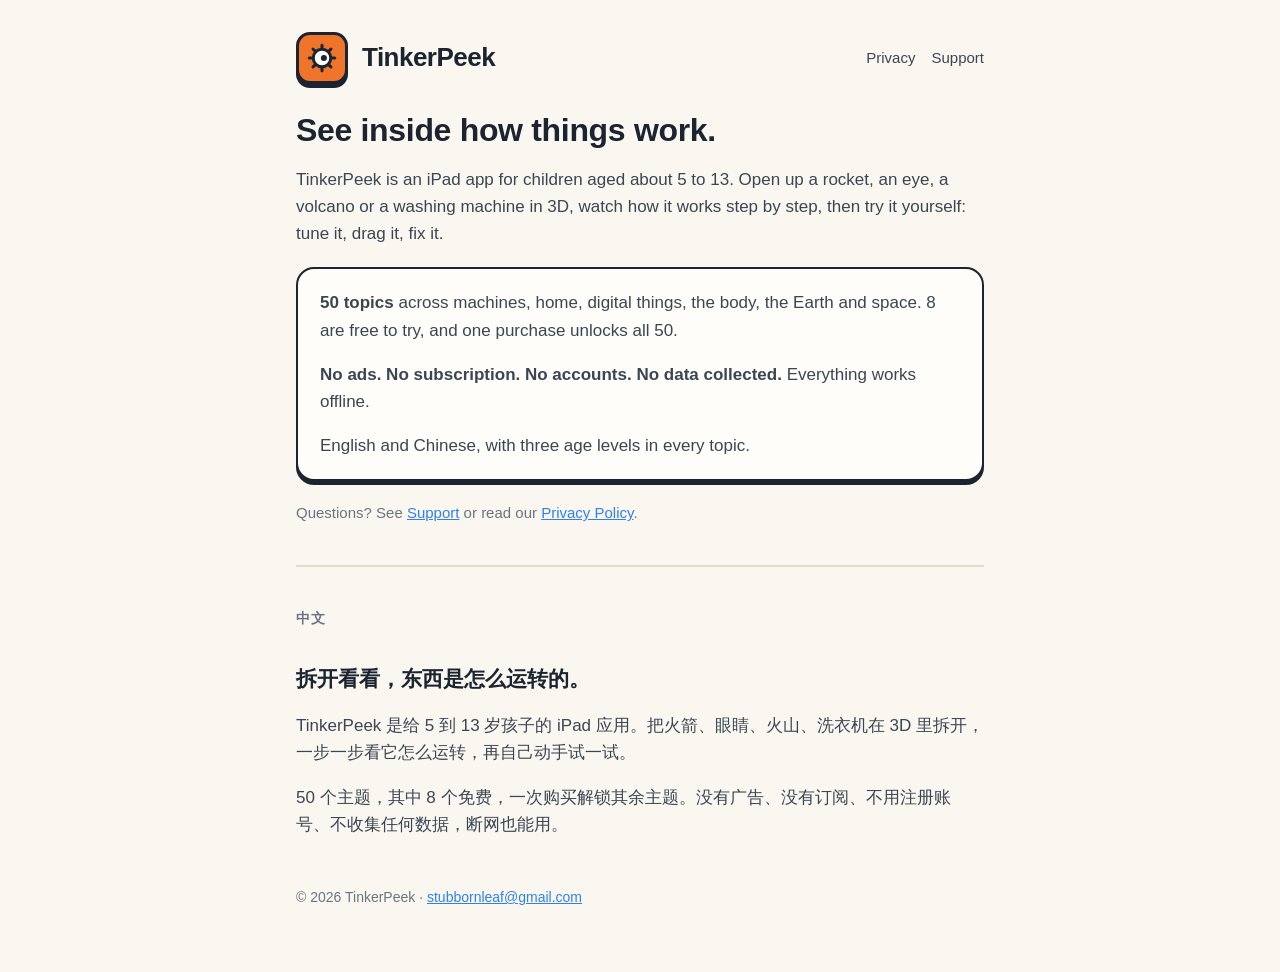
==== index.html @ 0d38c28e "Initial commit" ====
<!doctype html>
<html lang="en">
<head>
<meta charset="utf-8">
<meta name="viewport" content="width=device-width,initial-scale=1">
<title>TinkerPeek</title>
<meta name="description" content="Interactive 3D models that show kids how things work inside.">
<link rel="stylesheet" href="style.css">
</head>
<body>
<div class="wrap">
<header><a href="index.html" class="tile" aria-label="TinkerPeek home"><svg viewBox="0 0 24 24" fill="none" stroke="#1B2430" stroke-width="2.4" stroke-linecap="round" stroke-linejoin="round" aria-hidden="true"><circle cx="12" cy="12" r="7" fill="#fff"/><circle cx="13.5" cy="12" r="2.4" fill="#1B2430" stroke="none"/><path d="M12 1.8v2.4M12 19.8v2.4M1.8 12h2.4M19.8 12h2.4M4.8 4.8l1.7 1.7M17.5 17.5l1.7 1.7M4.8 19.2l1.7-1.7M17.5 6.5l1.7-1.7"/></svg></a><a href="index.html"><b>TinkerPeek</b></a>
<nav><a href="privacy.html">Privacy</a><a href="support.html">Support</a></nav></header>
<h1>See inside how things work.</h1>
<p>TinkerPeek is an iPad app for children aged about 5 to 13. Open up a rocket, an eye, a volcano or a washing machine in 3D, watch how it works step by step, then try it yourself: tune it, drag it, fix it.</p>
<div class="card">
<p><b>50 topics</b> across machines, home, digital things, the body, the Earth and space. 8 are free to try, and one purchase unlocks all 50.</p>
<p><b>No ads. No subscription. No accounts. No data collected.</b> Everything works offline.</p>
<p>English and Chinese, with three age levels in every topic.</p>
</div>
<p class="muted">Questions? See <a href="support.html">Support</a> or read our <a href="privacy.html">Privacy Policy</a>.</p>
<hr>
<p class="lang">中文</p>
<h2>拆开看看，东西是怎么运转的。</h2>
<p>TinkerPeek 是给 5 到 13 岁孩子的 iPad 应用。把火箭、眼睛、火山、洗衣机在 3D 里拆开，一步一步看它怎么运转，再自己动手试一试。</p>
<p>50 个主题，其中 8 个免费，一次购买解锁其余主题。没有广告、没有订阅、不用注册账号、不收集任何数据，断网也能用。</p>
<footer>© 2026 TinkerPeek · <a href="mailto:stubbornleaf@gmail.com">stubbornleaf@gmail.com</a></footer>
</div>
</body>
</html>
---- style.css ----
:root{--paper:#FAF7F1;--card:#FFFDF9;--ink:#1B2430;--ink2:#3B4653;--ink3:#6B7480;--line:#E4DDCF;--orange:#F0742A;--blue:#2F80ED}
*{box-sizing:border-box}
html{-webkit-text-size-adjust:100%}
body{margin:0;background:var(--paper);color:var(--ink);font:17px/1.6 -apple-system,BlinkMacSystemFont,"Segoe UI","PingFang SC","Hiragino Sans GB","Noto Sans SC",sans-serif}
.wrap{max-width:720px;margin:0 auto;padding:32px 16px 64px}
header{display:flex;align-items:center;gap:14px;margin-bottom:28px}
.tile{width:52px;height:52px;border-radius:14px;background:var(--orange);border:3px solid var(--ink);box-shadow:0 4px 0 var(--ink);display:grid;place-items:center;flex:none}
.tile svg{width:30px;height:30px}
header b{font-size:26px;font-weight:900;letter-spacing:-.02em}
header a{color:inherit;text-decoration:none}
nav{margin-left:auto;display:flex;gap:16px;font-size:15px;flex-wrap:wrap;justify-content:flex-end}
nav a{color:var(--ink2)}
h1{font-size:32px;line-height:1.15;margin:0 0 8px;letter-spacing:-.01em}
h2{font-size:21px;margin:32px 0 8px}
h3{font-size:17px;margin:20px 0 4px}
p,li{color:var(--ink2)}
.muted{color:var(--ink3);font-size:15px}
.card{background:var(--card);border:2px solid var(--ink);border-radius:18px;padding:20px 22px;margin:20px 0;box-shadow:0 4px 0 var(--ink)}
.card p:first-child{margin-top:0}.card p:last-child{margin-bottom:0}
a{color:var(--blue)}
hr{border:0;border-top:2px solid var(--line);margin:40px 0}
.lang{font-size:14px;color:var(--ink3);text-transform:uppercase;letter-spacing:.08em;font-weight:700}
footer{margin-top:48px;font-size:14px;color:var(--ink3)}
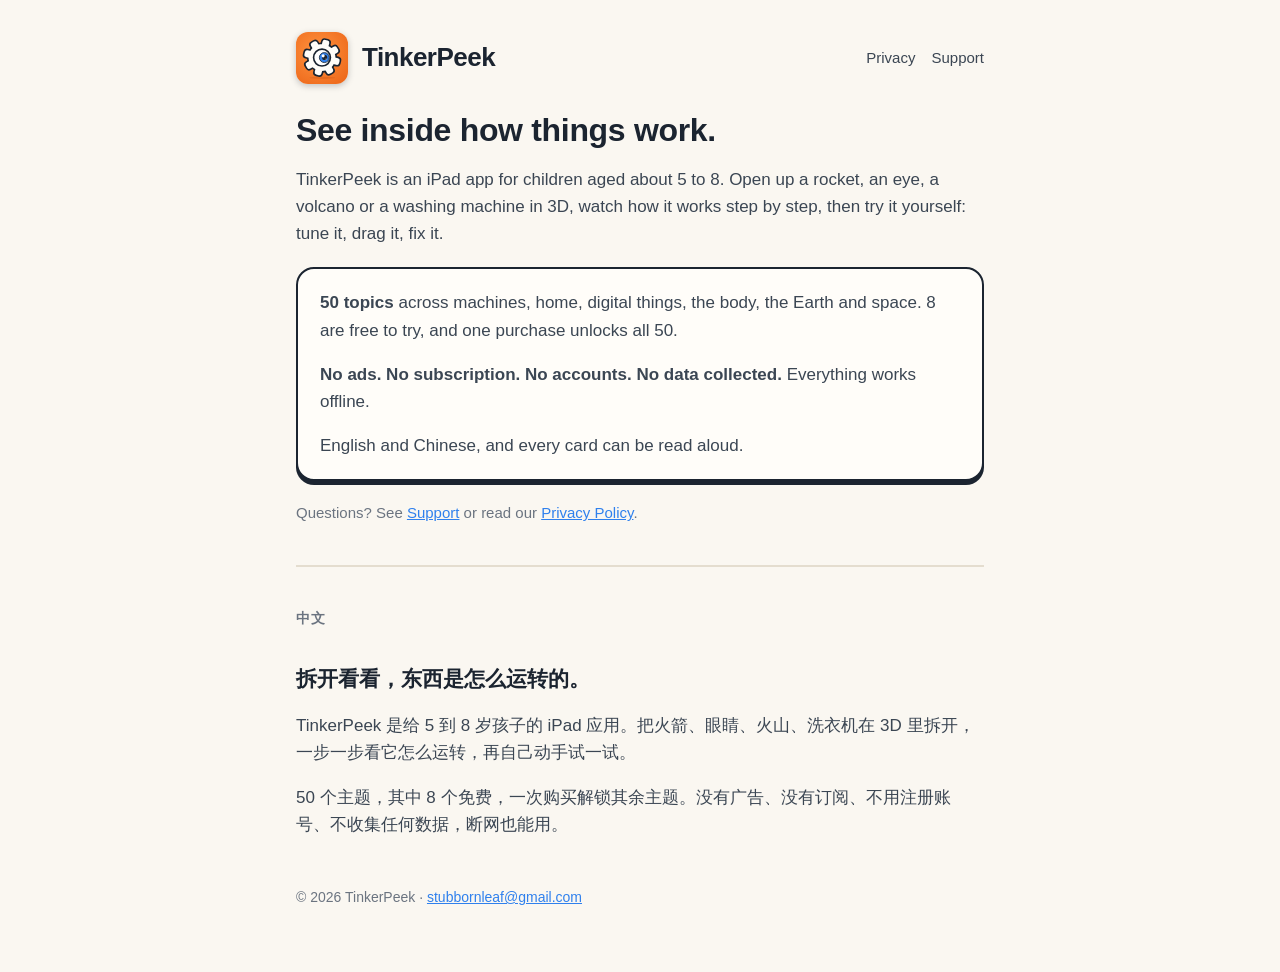
==== commit 2af3a30e: "Ages 5–8, the app icon in the header and as the favicon" ====
--- a/index.html
+++ b/index.html
@@ -5,24 +5,26 @@
 <meta name="viewport" content="width=device-width,initial-scale=1">
 <title>TinkerPeek</title>
 <meta name="description" content="Interactive 3D models that show kids how things work inside.">
+<link rel="icon" href="icon.svg" type="image/svg+xml">
+<link rel="apple-touch-icon" href="apple-touch-icon.png">
 <link rel="stylesheet" href="style.css">
 </head>
 <body>
 <div class="wrap">
-<header><a href="index.html" class="tile" aria-label="TinkerPeek home"><svg viewBox="0 0 24 24" fill="none" stroke="#1B2430" stroke-width="2.4" stroke-linecap="round" stroke-linejoin="round" aria-hidden="true"><circle cx="12" cy="12" r="7" fill="#fff"/><circle cx="13.5" cy="12" r="2.4" fill="#1B2430" stroke="none"/><path d="M12 1.8v2.4M12 19.8v2.4M1.8 12h2.4M19.8 12h2.4M4.8 4.8l1.7 1.7M17.5 17.5l1.7 1.7M4.8 19.2l1.7-1.7M17.5 6.5l1.7-1.7"/></svg></a><a href="index.html"><b>TinkerPeek</b></a>
+<header><a href="index.html" class="tile" aria-label="TinkerPeek home"><img src="icon.svg" alt="" width="52" height="52"></a><a href="index.html"><b>TinkerPeek</b></a>
 <nav><a href="privacy.html">Privacy</a><a href="support.html">Support</a></nav></header>
 <h1>See inside how things work.</h1>
-<p>TinkerPeek is an iPad app for children aged about 5 to 13. Open up a rocket, an eye, a volcano or a washing machine in 3D, watch how it works step by step, then try it yourself: tune it, drag it, fix it.</p>
+<p>TinkerPeek is an iPad app for children aged about 5 to 8. Open up a rocket, an eye, a volcano or a washing machine in 3D, watch how it works step by step, then try it yourself: tune it, drag it, fix it.</p>
 <div class="card">
 <p><b>50 topics</b> across machines, home, digital things, the body, the Earth and space. 8 are free to try, and one purchase unlocks all 50.</p>
 <p><b>No ads. No subscription. No accounts. No data collected.</b> Everything works offline.</p>
-<p>English and Chinese, with three age levels in every topic.</p>
+<p>English and Chinese, and every card can be read aloud.</p>
 </div>
 <p class="muted">Questions? See <a href="support.html">Support</a> or read our <a href="privacy.html">Privacy Policy</a>.</p>
 <hr>
 <p class="lang">中文</p>
 <h2>拆开看看，东西是怎么运转的。</h2>
-<p>TinkerPeek 是给 5 到 13 岁孩子的 iPad 应用。把火箭、眼睛、火山、洗衣机在 3D 里拆开，一步一步看它怎么运转，再自己动手试一试。</p>
+<p>TinkerPeek 是给 5 到 8 岁孩子的 iPad 应用。把火箭、眼睛、火山、洗衣机在 3D 里拆开，一步一步看它怎么运转，再自己动手试一试。</p>
 <p>50 个主题，其中 8 个免费，一次购买解锁其余主题。没有广告、没有订阅、不用注册账号、不收集任何数据，断网也能用。</p>
 <footer>© 2026 TinkerPeek · <a href="mailto:stubbornleaf@gmail.com">stubbornleaf@gmail.com</a></footer>
 </div>
--- a/style.css
+++ b/style.css
@@ -4,8 +4,8 @@
 body{margin:0;background:var(--paper);color:var(--ink);font:17px/1.6 -apple-system,BlinkMacSystemFont,"Segoe UI","PingFang SC","Hiragino Sans GB","Noto Sans SC",sans-serif}
 .wrap{max-width:720px;margin:0 auto;padding:32px 16px 64px}
 header{display:flex;align-items:center;gap:14px;margin-bottom:28px}
-.tile{width:52px;height:52px;border-radius:14px;background:var(--orange);border:3px solid var(--ink);box-shadow:0 4px 0 var(--ink);display:grid;place-items:center;flex:none}
-.tile svg{width:30px;height:30px}
+.tile{width:52px;height:52px;border-radius:12px;overflow:hidden;box-shadow:0 2px 6px rgba(27,36,48,.25);flex:none;display:block}
+.tile img{display:block;width:100%;height:100%}   /* the app icon itself (icon.svg = assets/app-icon.svg), rounded like on the iPad */
 header b{font-size:26px;font-weight:900;letter-spacing:-.02em}
 header a{color:inherit;text-decoration:none}
 nav{margin-left:auto;display:flex;gap:16px;font-size:15px;flex-wrap:wrap;justify-content:flex-end}
